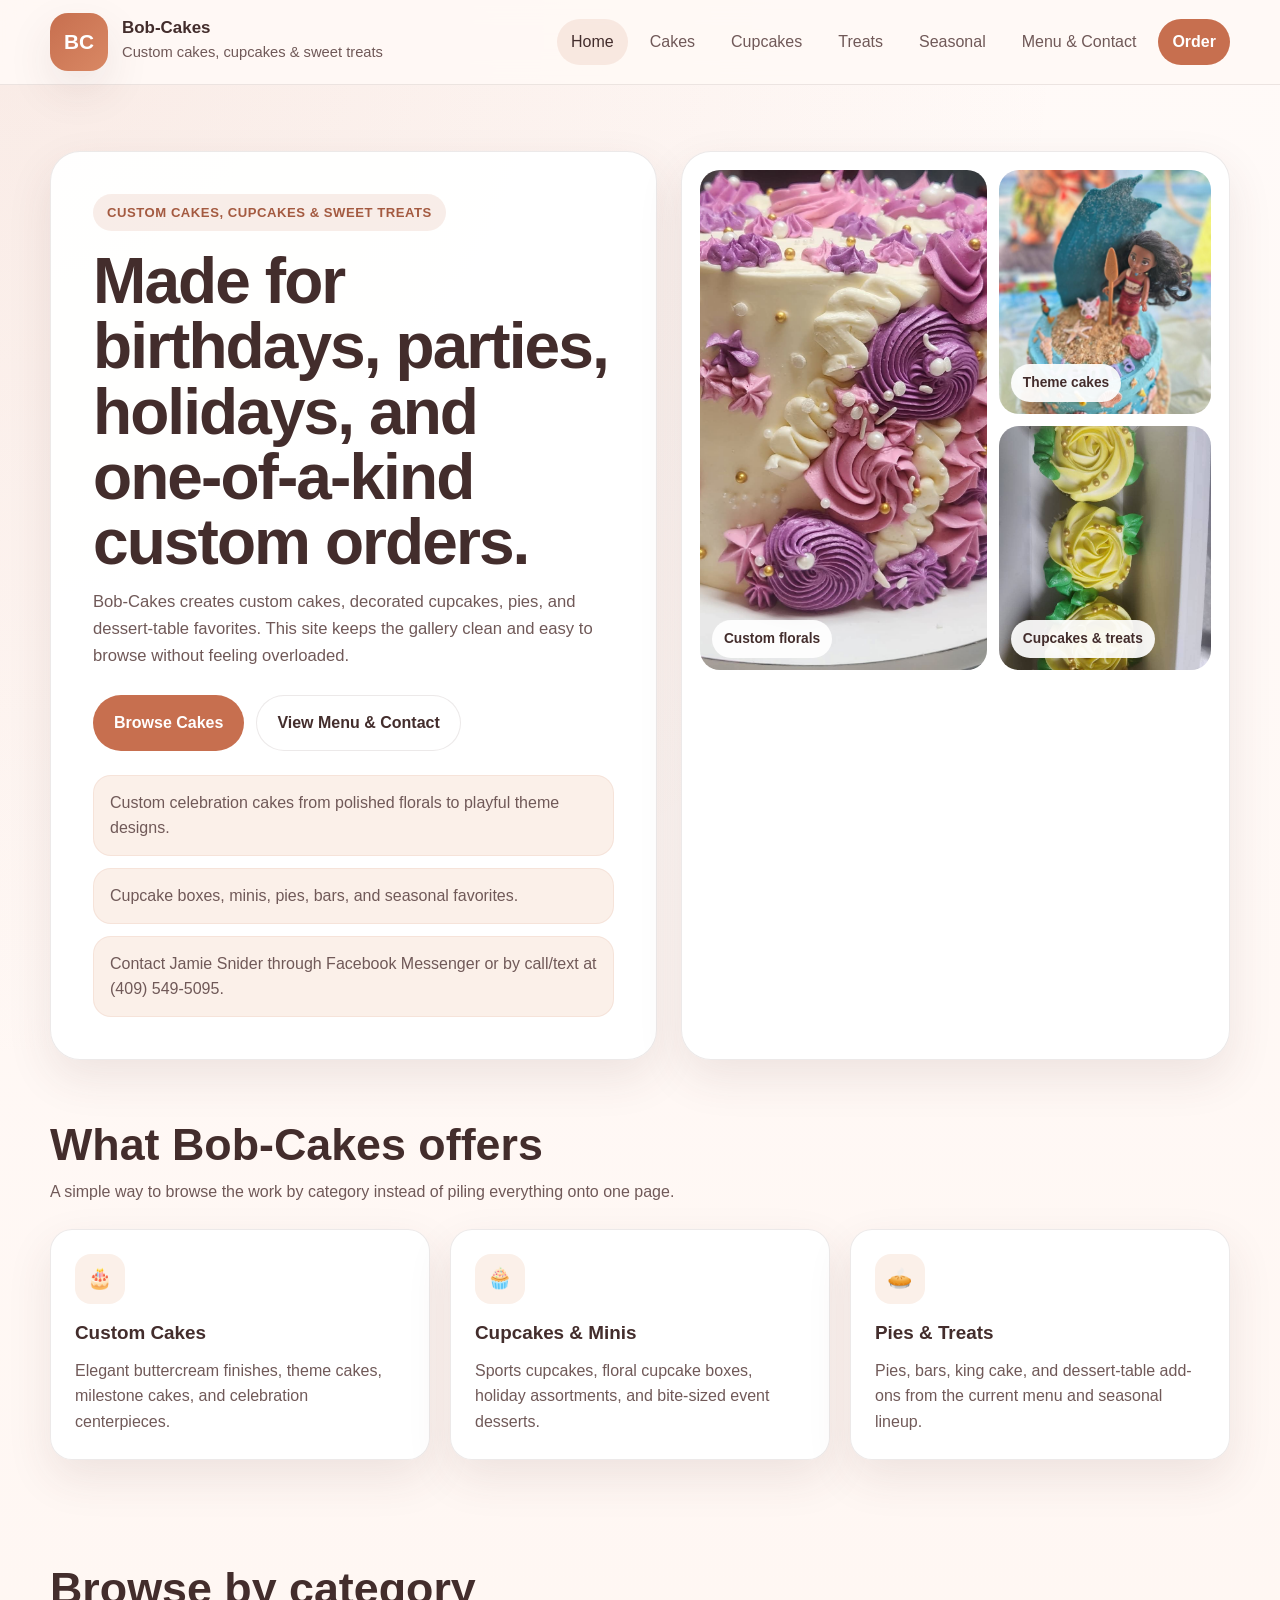
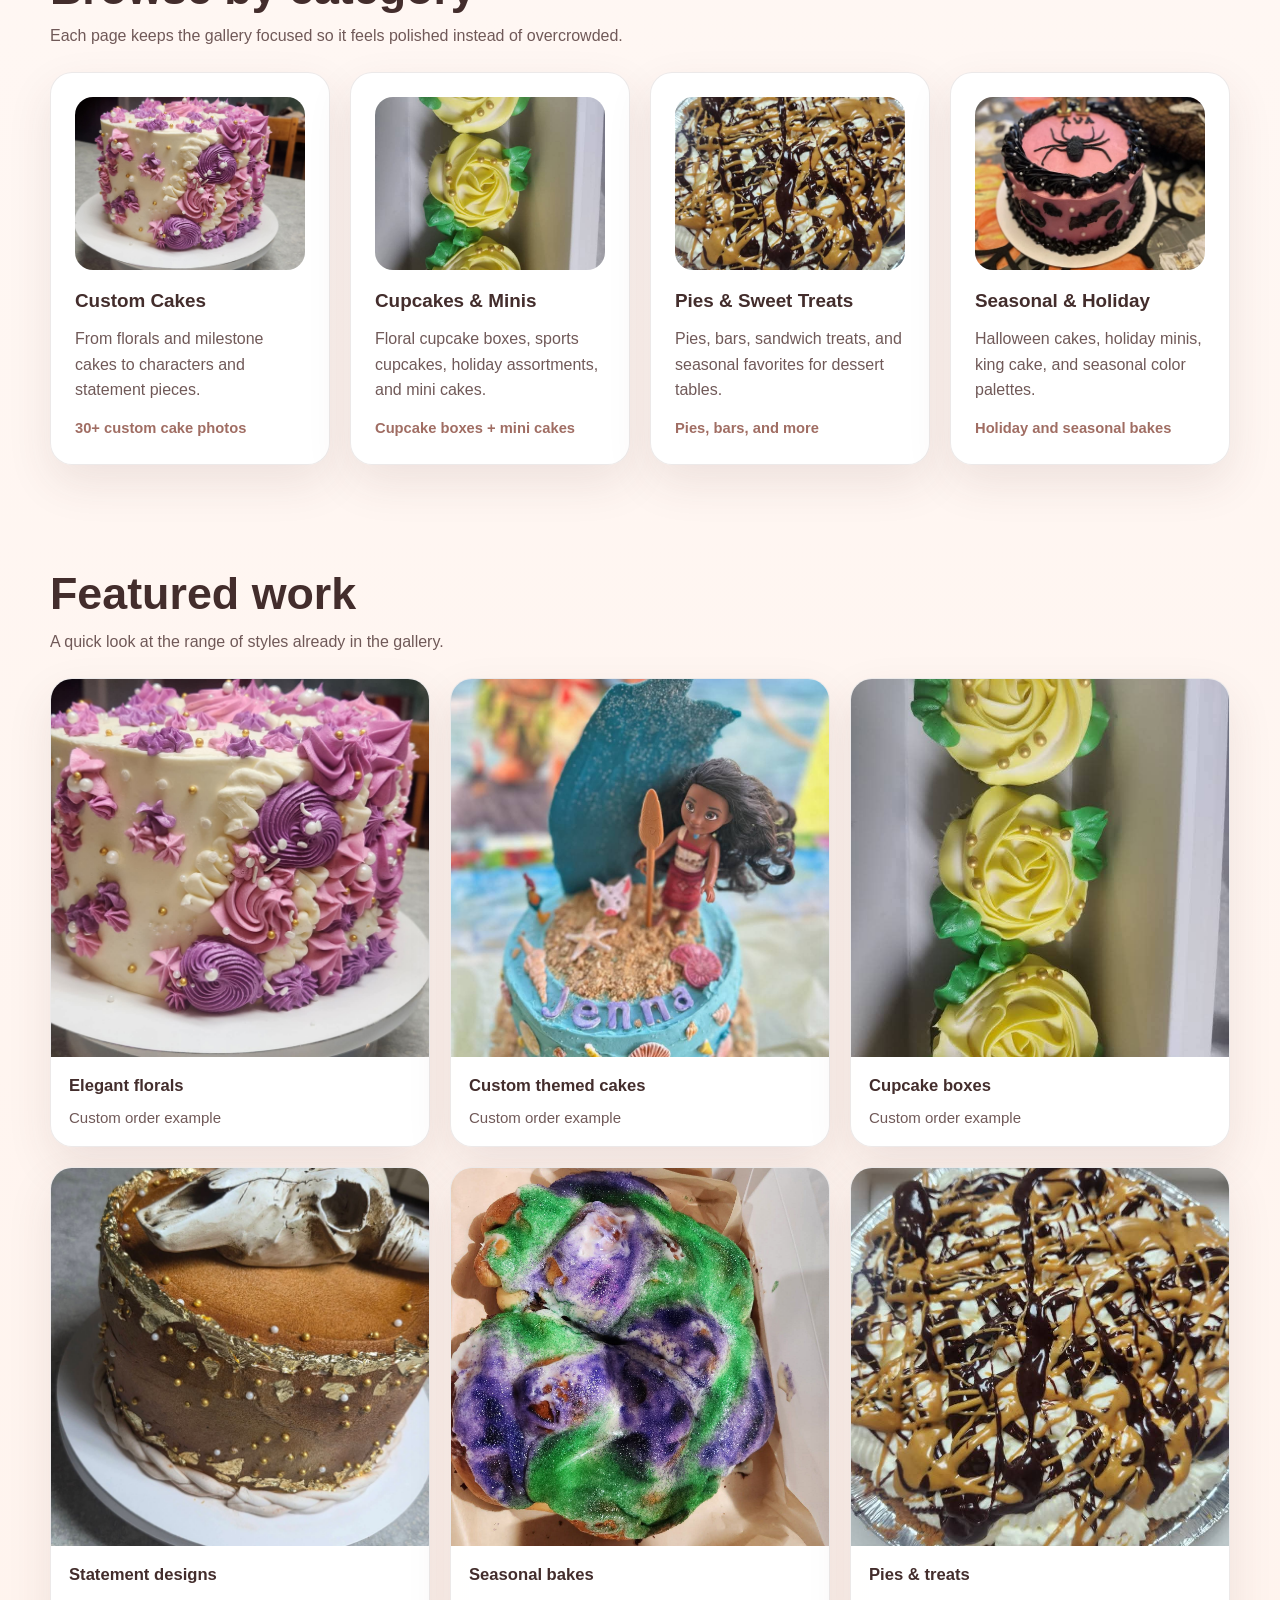
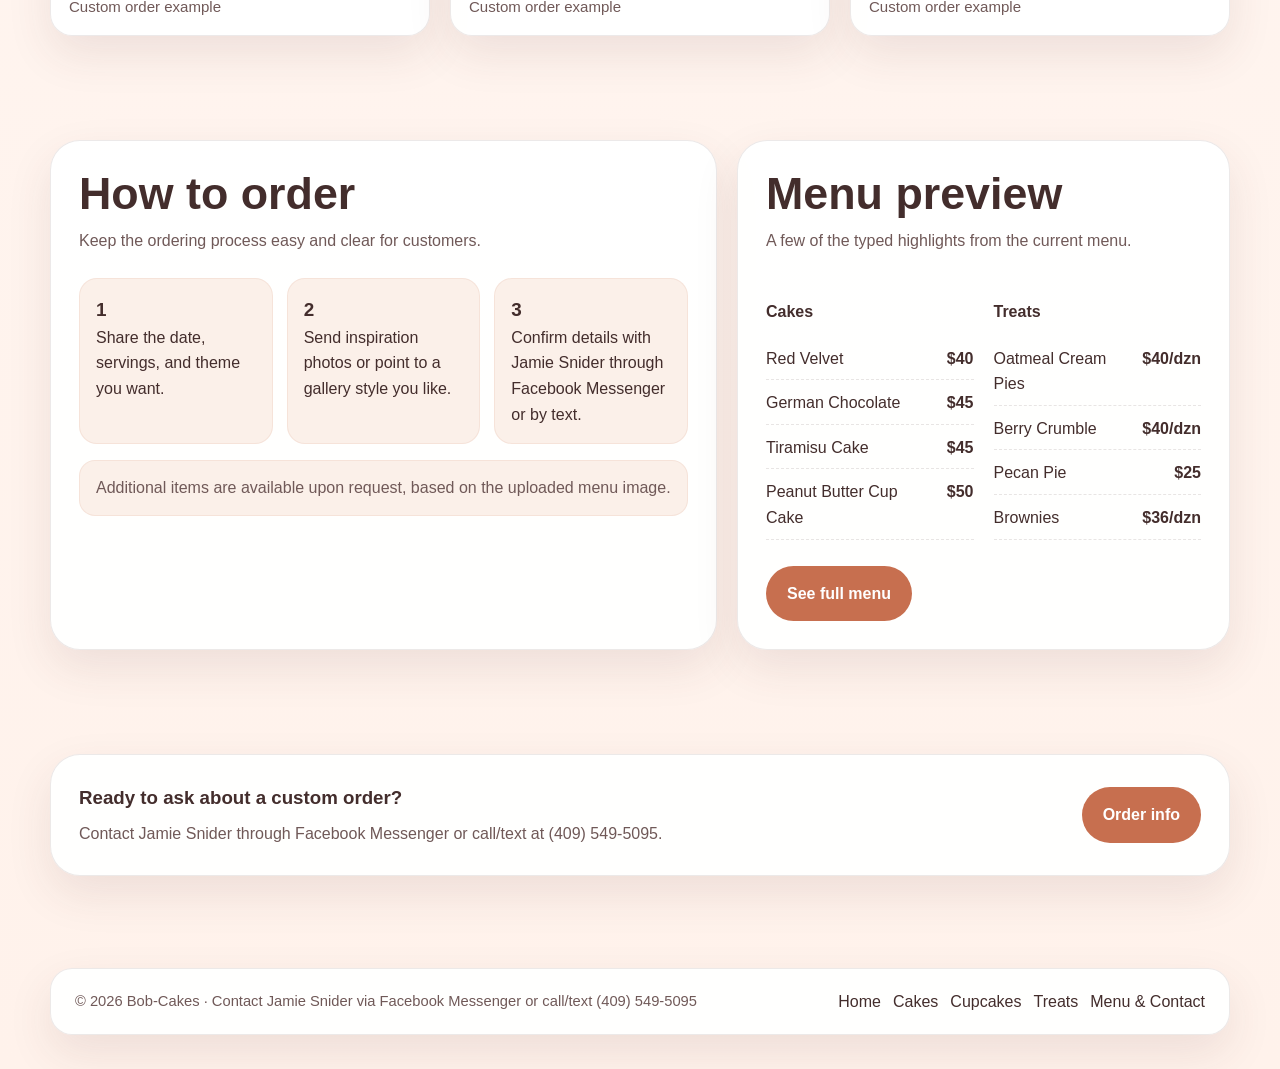
==== index.html @ 2723b1c9 "Upload Bob Cakes portfolio site" ====
<!DOCTYPE html>
<html lang="en">
<head>
  <meta charset="UTF-8">
  <meta name="viewport" content="width=device-width, initial-scale=1.0">
  <title>Bob-Cakes | Custom Cakes, Cupcakes & Sweet Treats</title>
  <meta name="description" content="Bob-Cakes custom cakes, cupcakes, pies, bars, and seasonal sweet treats. Browse galleries and current menu details.">
  <link rel="stylesheet" href="css/style.css">
</head>
<body>

<header class="site-header">
  <div class="container header-inner">
    <a href="index.html" class="brand">
      <div class="brand-mark">BC</div>
      <div class="brand-copy">
        <h1>Bob-Cakes</h1>
        <p>Custom cakes, cupcakes & sweet treats</p>
      </div>
    </a>
    <button class="menu-toggle" type="button" aria-expanded="false" aria-controls="main-nav">Menu</button>
    <nav class="main-nav" id="main-nav">
      <a href="index.html" class="active">Home</a><a href="cakes.html" class="">Cakes</a><a href="cupcakes.html" class="">Cupcakes</a><a href="treats.html" class="">Treats</a><a href="seasonal.html" class="">Seasonal</a><a href="pricing.html" class="">Menu & Contact</a>
      <a href="pricing.html#contact" class="nav-cta">Order</a>
    </nav>
  </div>
</header>

<main>
  <section class="hero">
    <div class="container hero-grid">
      <div class="hero-copy">
        <span class="eyebrow">Custom cakes, cupcakes & sweet treats</span>
        <h2>Made for birthdays, parties, holidays, and one-of-a-kind custom orders.</h2>
        <p>
          Bob-Cakes creates custom cakes, decorated cupcakes, pies, and dessert-table favorites.
          This site keeps the gallery clean and easy to browse without feeling overloaded.
        </p>
        <div class="button-row">
          <a class="button button-primary" href="cakes.html">Browse Cakes</a>
          <a class="button button-secondary" href="pricing.html">View Menu & Contact</a>
        </div>
        <div class="hero-points">
          <div class="hero-point">Custom celebration cakes from polished florals to playful theme designs.</div>
          <div class="hero-point">Cupcake boxes, minis, pies, bars, and seasonal favorites.</div>
          <div class="hero-point">Contact Jamie Snider through Facebook Messenger or by call/text at (409) 549-5095.</div>
        </div>
      </div>
      <div class="hero-visual">
        <div class="hero-collage">
          <div class="tile large" data-label="Custom florals" style="background-image:url('images/purple-floral-cake-close.jpg')"></div>
          <div class="tile" data-label="Theme cakes" style="background-image:url('images/ocean-character-cake-wide.jpg')"></div>
          <div class="tile" data-label="Cupcakes & treats" style="background-image:url('images/yellow-rose-cupcakes.jpg')"></div>
        </div>
      </div>
    </div>
  </section>

  <section class="section">
    <div class="container">
      <div class="section-head">
        <h2>What Bob-Cakes offers</h2>
        <p>A simple way to browse the work by category instead of piling everything onto one page.</p>
      </div>
      <div class="feature-grid">
        <article class="feature">
          <div class="feature-icon">🎂</div>
          <h3>Custom Cakes</h3>
          <p>Elegant buttercream finishes, theme cakes, milestone cakes, and celebration centerpieces.</p>
        </article>
        <article class="feature">
          <div class="feature-icon">🧁</div>
          <h3>Cupcakes & Minis</h3>
          <p>Sports cupcakes, floral cupcake boxes, holiday assortments, and bite-sized event desserts.</p>
        </article>
        <article class="feature">
          <div class="feature-icon">🥧</div>
          <h3>Pies & Treats</h3>
          <p>Pies, bars, king cake, and dessert-table add-ons from the current menu and seasonal lineup.</p>
        </article>
      </div>
    </div>
  </section>

  <section class="section">
    <div class="container">
      <div class="section-head">
        <h2>Browse by category</h2>
        <p>Each page keeps the gallery focused so it feels polished instead of overcrowded.</p>
      </div>
      <div class="category-grid">
        
    <a class="category-card" href="cakes.html">
      <div class="thumb" style="background-image:url('images/purple-floral-cake-close.jpg')"></div>
      <h3>Custom Cakes</h3>
      <p>From florals and milestone cakes to characters and statement pieces.</p>
      <div class="meta">30+ custom cake photos</div>
    </a>
    
    <a class="category-card" href="cupcakes.html">
      <div class="thumb" style="background-image:url('images/yellow-rose-cupcakes.jpg')"></div>
      <h3>Cupcakes & Minis</h3>
      <p>Floral cupcake boxes, sports cupcakes, holiday assortments, and mini cakes.</p>
      <div class="meta">Cupcake boxes + mini cakes</div>
    </a>
    
    <a class="category-card" href="treats.html">
      <div class="thumb" style="background-image:url('images/specialty-pie.jpg')"></div>
      <h3>Pies & Sweet Treats</h3>
      <p>Pies, bars, sandwich treats, and seasonal favorites for dessert tables.</p>
      <div class="meta">Pies, bars, and more</div>
    </a>
    
    <a class="category-card" href="seasonal.html">
      <div class="thumb" style="background-image:url('images/jack-face-cake.jpg')"></div>
      <h3>Seasonal & Holiday</h3>
      <p>Halloween cakes, holiday minis, king cake, and seasonal color palettes.</p>
      <div class="meta">Holiday and seasonal bakes</div>
    </a>
    
      </div>
    </div>
  </section>

  <section class="section">
    <div class="container">
      <div class="section-head">
        <h2>Featured work</h2>
        <p>A quick look at the range of styles already in the gallery.</p>
      </div>
      <div class="gallery-grid">
        
<article class="gallery-card" data-lightbox data-image="images/purple-floral-cake-close.jpg" data-title="Elegant florals" data-caption="Custom order example">
  <div class="photo" style="background-image:url('images/purple-floral-cake-close.jpg')"></div>
  <div class="copy">
    <h4>Elegant florals</h4>
    <p>Custom order example</p>
  </div>
</article>


<article class="gallery-card" data-lightbox data-image="images/ocean-character-cake-wide.jpg" data-title="Custom themed cakes" data-caption="Custom order example">
  <div class="photo" style="background-image:url('images/ocean-character-cake-wide.jpg')"></div>
  <div class="copy">
    <h4>Custom themed cakes</h4>
    <p>Custom order example</p>
  </div>
</article>


<article class="gallery-card" data-lightbox data-image="images/yellow-rose-cupcakes.jpg" data-title="Cupcake boxes" data-caption="Custom order example">
  <div class="photo" style="background-image:url('images/yellow-rose-cupcakes.jpg')"></div>
  <div class="copy">
    <h4>Cupcake boxes</h4>
    <p>Custom order example</p>
  </div>
</article>


<article class="gallery-card" data-lightbox data-image="images/western-skull-cake-front.jpg" data-title="Statement designs" data-caption="Custom order example">
  <div class="photo" style="background-image:url('images/western-skull-cake-front.jpg')"></div>
  <div class="copy">
    <h4>Statement designs</h4>
    <p>Custom order example</p>
  </div>
</article>


<article class="gallery-card" data-lightbox data-image="images/king-cake.jpg" data-title="Seasonal bakes" data-caption="Custom order example">
  <div class="photo" style="background-image:url('images/king-cake.jpg')"></div>
  <div class="copy">
    <h4>Seasonal bakes</h4>
    <p>Custom order example</p>
  </div>
</article>


<article class="gallery-card" data-lightbox data-image="images/specialty-pie.jpg" data-title="Pies &amp; treats" data-caption="Custom order example">
  <div class="photo" style="background-image:url('images/specialty-pie.jpg')"></div>
  <div class="copy">
    <h4>Pies &amp; treats</h4>
    <p>Custom order example</p>
  </div>
</article>

      </div>
    </div>
  </section>

  <section class="section">
    <div class="container content-grid">
      <div class="panel">
        <div class="section-head">
          <h3>How to order</h3>
          <p>Keep the ordering process easy and clear for customers.</p>
        </div>
        <div class="stat-row">
          <div class="stat"><strong>1</strong>Share the date, servings, and theme you want.</div>
          <div class="stat"><strong>2</strong>Send inspiration photos or point to a gallery style you like.</div>
          <div class="stat"><strong>3</strong>Confirm details with Jamie Snider through Facebook Messenger or by text.</div>
        </div>
        <div class="note">Additional items are available upon request, based on the uploaded menu image.</div>
      </div>
      <div class="panel">
        <div class="section-head">
          <h3>Menu preview</h3>
          <p>A few of the typed highlights from the current menu.</p>
        </div>
        <div class="inline-menu">
          <div>
            <h4>Cakes</h4>
            <ul class="menu-list">
              <li><span>Red Velvet</span><strong>$40</strong></li>
              <li><span>German Chocolate</span><strong>$45</strong></li>
              <li><span>Tiramisu Cake</span><strong>$45</strong></li>
              <li><span>Peanut Butter Cup Cake</span><strong>$50</strong></li>
            </ul>
          </div>
          <div>
            <h4>Treats</h4>
            <ul class="menu-list">
              <li><span>Oatmeal Cream Pies</span><strong>$40/dzn</strong></li>
              <li><span>Berry Crumble</span><strong>$40/dzn</strong></li>
              <li><span>Pecan Pie</span><strong>$25</strong></li>
              <li><span>Brownies</span><strong>$36/dzn</strong></li>
            </ul>
          </div>
        </div>
        <div class="button-row">
          <a class="button button-primary" href="pricing.html">See full menu</a>
        </div>
      </div>
    </div>
  </section>

  <section class="section">
    <div class="container">
      <div class="cta-banner">
        <div>
          <h3 style="margin:0">Ready to ask about a custom order?</h3>
          <p>Contact Jamie Snider through Facebook Messenger or call/text at (409) 549-5095.</p>
        </div>
        <a class="button button-primary" href="pricing.html#contact">Order info</a>
      </div>
    </div>
  </section>
</main>

<footer class="site-footer">
  <div class="container site-footer-inner">
    <p>© 2026 Bob-Cakes · Contact Jamie Snider via Facebook Messenger or call/text (409) 549-5095</p>
    <div class="footer-links">
      <a href="index.html">Home</a>
      <a href="cakes.html">Cakes</a>
      <a href="cupcakes.html">Cupcakes</a>
      <a href="treats.html">Treats</a>
      <a href="pricing.html">Menu & Contact</a>
    </div>
  </div>
</footer>
<div class="lightbox" id="lightbox">
  <button class="close-lightbox" data-close-lightbox>Close</button>
  <div class="lightbox-inner">
    <div class="lightbox-media"><img src="" alt=""></div>
    <div class="lightbox-copy">
      <h3></h3>
      <p></p>
    </div>
  </div>
</div>
<script src="js/site.js"></script>

</body>
</html>
---- css/style.css ----
:root{
  --bg:#fff9f6;
  --panel:#ffffff;
  --soft:#fbf0e9;
  --soft-2:#f4dfd0;
  --text:#432d2c;
  --muted:#705958;
  --accent:#c76f4f;
  --accent-2:#efb07a;
  --line:rgba(67,45,44,.10);
  --shadow:0 18px 45px rgba(88,53,47,.10);
  --radius-xl:30px;
  --radius-lg:22px;
  --radius-md:16px;
  --max:1180px;
}
*{box-sizing:border-box}
html{scroll-behavior:smooth}
body{
  margin:0;
  font-family:Arial,Helvetica,sans-serif;
  color:var(--text);
  background:
    radial-gradient(circle at top left, rgba(199,111,79,.11), transparent 24%),
    linear-gradient(180deg, #fffaf8 0%, #fff2eb 100%);
  line-height:1.6;
}
img{max-width:100%;display:block}
a{text-decoration:none;color:inherit}
button,input,textarea{font:inherit}
.container{width:min(var(--max), calc(100% - 32px)); margin:0 auto}
.site-header{
  position:sticky;top:0;z-index:50;
  background:rgba(255,249,246,.93);
  backdrop-filter:blur(14px);
  border-bottom:1px solid var(--line);
}
.header-inner{
  min-height:84px;
  display:flex;align-items:center;justify-content:space-between;gap:18px;
}
.brand{display:flex;align-items:center;gap:14px}
.brand-mark{
  width:58px;height:58px;border-radius:18px;
  background:linear-gradient(135deg, var(--accent) 0%, #d98864 100%);
  color:#fff;display:grid;place-items:center;font-size:1.3rem;font-weight:700;
  box-shadow:var(--shadow)
}
.brand-copy h1{margin:0;font-size:1.06rem;line-height:1.08}
.brand-copy p{margin:4px 0 0;color:var(--muted);font-size:.92rem}
.menu-toggle{
  display:none;border:1px solid var(--line);background:#fff;border-radius:12px;padding:10px 14px;cursor:pointer
}
.main-nav{display:flex;align-items:center;gap:8px;flex-wrap:wrap}
.main-nav a{
  padding:10px 14px;border-radius:999px;color:var(--muted);transition:.18s ease
}
.main-nav a:hover,.main-nav a.active{background:rgba(199,111,79,.12);color:var(--text)}
.nav-cta{background:var(--accent)!important;color:#fff!important;font-weight:700}
.hero{padding:66px 0 40px}
.hero-grid{display:grid;grid-template-columns:1.05fr .95fr;gap:24px;align-items:stretch}
.hero-copy,.hero-visual,.panel,.feature,.category-card,.gallery-card,.contact-card,.menu-card,.site-footer-inner,.cta-banner{
  background:rgba(255,255,255,.95);
  border:1px solid var(--line);
  box-shadow:var(--shadow);
}
.hero-copy,.hero-visual,.panel,.cta-banner{border-radius:var(--radius-xl)}
.hero-copy{padding:42px}
.eyebrow{
  display:inline-flex;padding:8px 14px;border-radius:999px;background:rgba(199,111,79,.12);
  color:#a45a40;font-size:.82rem;font-weight:700;text-transform:uppercase;letter-spacing:.04em
}
.hero h2{margin:18px 0 14px;font-size:clamp(2.35rem, 5vw, 4.8rem);line-height:1.02;letter-spacing:-.03em}
.hero p{margin:0;color:var(--muted);font-size:1.04rem;max-width:620px}
.button-row{display:flex;gap:12px;flex-wrap:wrap;margin-top:26px}
.button{
  display:inline-flex;align-items:center;justify-content:center;padding:14px 20px;
  border-radius:999px;font-weight:700;border:1px solid transparent;transition:.18s ease
}
.button-primary{background:var(--accent);color:#fff}
.button-primary:hover{filter:brightness(.96)}
.button-secondary{background:#fff;border-color:var(--line);color:var(--text)}
.hero-points{display:grid;gap:12px;margin-top:24px}
.hero-point{padding:14px 16px;border-radius:18px;background:var(--soft);border:1px solid rgba(199,111,79,.10);color:var(--muted)}
.hero-visual{padding:18px}
.hero-collage{
  min-height:500px;
  display:grid;
  grid-template-columns:1.15fr .85fr;
  grid-template-rows:1fr 1fr;
  gap:12px;
}
.hero-collage .tile{
  border-radius:20px;overflow:hidden;position:relative;background:#eee center/cover no-repeat
}
.hero-collage .tile.large{grid-row:1 / span 2}
.hero-collage .tile::after{
  content:attr(data-label);
  position:absolute;left:12px;bottom:12px;padding:8px 12px;border-radius:999px;
  background:rgba(255,255,255,.92);font-size:.86rem;font-weight:700;color:var(--text)
}
.section{padding:20px 0 84px}
.section-head{margin-bottom:24px}
.section-head h2,.section-head h3{margin:0;font-size:clamp(1.8rem, 4vw, 2.8rem);line-height:1.1}
.section-head p{margin:10px 0 0;color:var(--muted);max-width:760px}
.feature-grid{display:grid;grid-template-columns:repeat(3, minmax(0, 1fr));gap:20px}
.feature,.category-card,.menu-card,.contact-card{border-radius:var(--radius-lg);padding:24px}
.feature h3,.category-card h3,.menu-card h3,.contact-card h3{margin:0 0 10px;font-size:1.18rem}
.feature p,.category-card p,.menu-card p,.contact-card p{margin:0;color:var(--muted)}
.feature-icon{
  width:50px;height:50px;border-radius:16px;background:var(--soft);display:grid;place-items:center;
  font-size:1.28rem;margin-bottom:14px
}
.category-grid{display:grid;grid-template-columns:repeat(4, minmax(0,1fr));gap:20px}
.category-card .thumb{
  aspect-ratio:4/3;border-radius:18px;overflow:hidden;background:#eee center/cover no-repeat;margin-bottom:16px
}
.category-card .meta{margin-top:14px;color:#a06d63;font-weight:700;font-size:.92rem}
.gallery-grid{
  display:grid;grid-template-columns:repeat(3, minmax(0,1fr));gap:20px
}
.gallery-card{
  border-radius:22px;overflow:hidden;transition:.18s ease;cursor:pointer
}
.gallery-card:hover{transform:translateY(-3px)}
.gallery-card .photo{
  aspect-ratio:4/4;background:#eee center/cover no-repeat
}
.gallery-card .copy{padding:16px 18px}
.gallery-card h4{margin:0 0 6px;font-size:1.04rem}
.gallery-card p{margin:0;color:var(--muted);font-size:.94rem}
.content-grid{display:grid;grid-template-columns:1.15fr .85fr;gap:20px}
.panel{padding:28px}
.stat-row{display:grid;grid-template-columns:repeat(3,minmax(0,1fr));gap:14px;margin-top:20px}
.stat{
  padding:16px;border-radius:18px;background:var(--soft);border:1px solid rgba(199,111,79,.10)
}
.stat strong{display:block;font-size:1.18rem}
.inline-menu{display:grid;grid-template-columns:1fr 1fr;gap:20px}
.menu-list{list-style:none;padding:0;margin:12px 0 0;display:grid;gap:10px}
.menu-list li{display:flex;justify-content:space-between;gap:12px;border-bottom:1px dashed rgba(67,45,44,.12);padding-bottom:8px}
.cta-banner{padding:28px;display:grid;grid-template-columns:1fr auto;gap:18px;align-items:center}
.cta-banner p{margin:8px 0 0;color:var(--muted)}
.page-hero{padding:46px 0 14px}
.page-hero .panel{padding:34px}
.breadcrumbs{font-size:.92rem;color:var(--muted);margin-bottom:8px}
.gallery-section{padding:8px 0 38px}
.contact-grid{display:grid;grid-template-columns:repeat(3,minmax(0,1fr));gap:20px}
.menu-image-card img{width:100%;border-radius:22px;border:1px solid var(--line);box-shadow:var(--shadow)}
.price-grid{display:grid;grid-template-columns:repeat(2,minmax(0,1fr));gap:20px}
.note{
  margin-top:16px;padding:14px 16px;border-radius:16px;background:var(--soft);color:var(--muted);border:1px solid rgba(199,111,79,.10)
}
.site-footer{padding:8px 0 34px}
.site-footer-inner{
  border-radius:22px;padding:20px 24px;display:flex;justify-content:space-between;gap:16px;align-items:center;flex-wrap:wrap
}
.site-footer-inner p{margin:0;color:var(--muted);font-size:.92rem}
.footer-links{display:flex;gap:12px;flex-wrap:wrap}
.lightbox{
  position:fixed;inset:0;background:rgba(17,10,10,.78);display:none;align-items:center;justify-content:center;
  padding:20px;z-index:90
}
.lightbox.active{display:flex}
.lightbox-inner{
  width:min(980px, 100%);background:#fff;border-radius:24px;overflow:hidden;box-shadow:0 24px 60px rgba(0,0,0,.25)
}
.lightbox-media{background:#111}
.lightbox-media img{width:100%;height:min(75vh, 820px);object-fit:contain;margin:0 auto}
.lightbox-copy{padding:18px 20px}
.lightbox-copy h3{margin:0 0 6px}
.lightbox-copy p{margin:0;color:var(--muted)}
.close-lightbox{
  position:absolute;top:18px;right:18px;border:0;background:#fff;border-radius:999px;padding:10px 14px;
  font-weight:700;cursor:pointer
}
@media (max-width:1050px){
  .hero-grid,.content-grid,.price-grid,.contact-grid,.category-grid,.feature-grid,.gallery-grid,.inline-menu,.cta-banner{
    grid-template-columns:1fr
  }
}
@media (max-width:760px){
  .site-header{position:static}
  .header-inner{min-height:auto;padding:14px 0;flex-wrap:wrap}
  .menu-toggle{display:inline-flex}
  .main-nav{display:none;width:100%;flex-direction:column;align-items:stretch}
  .main-nav.open{display:flex}
  .main-nav a{width:100%}
  .hero-copy,.hero-visual,.panel,.feature,.category-card,.menu-card,.contact-card,.cta-banner{padding:22px}
  .hero-collage{min-height:360px}
}
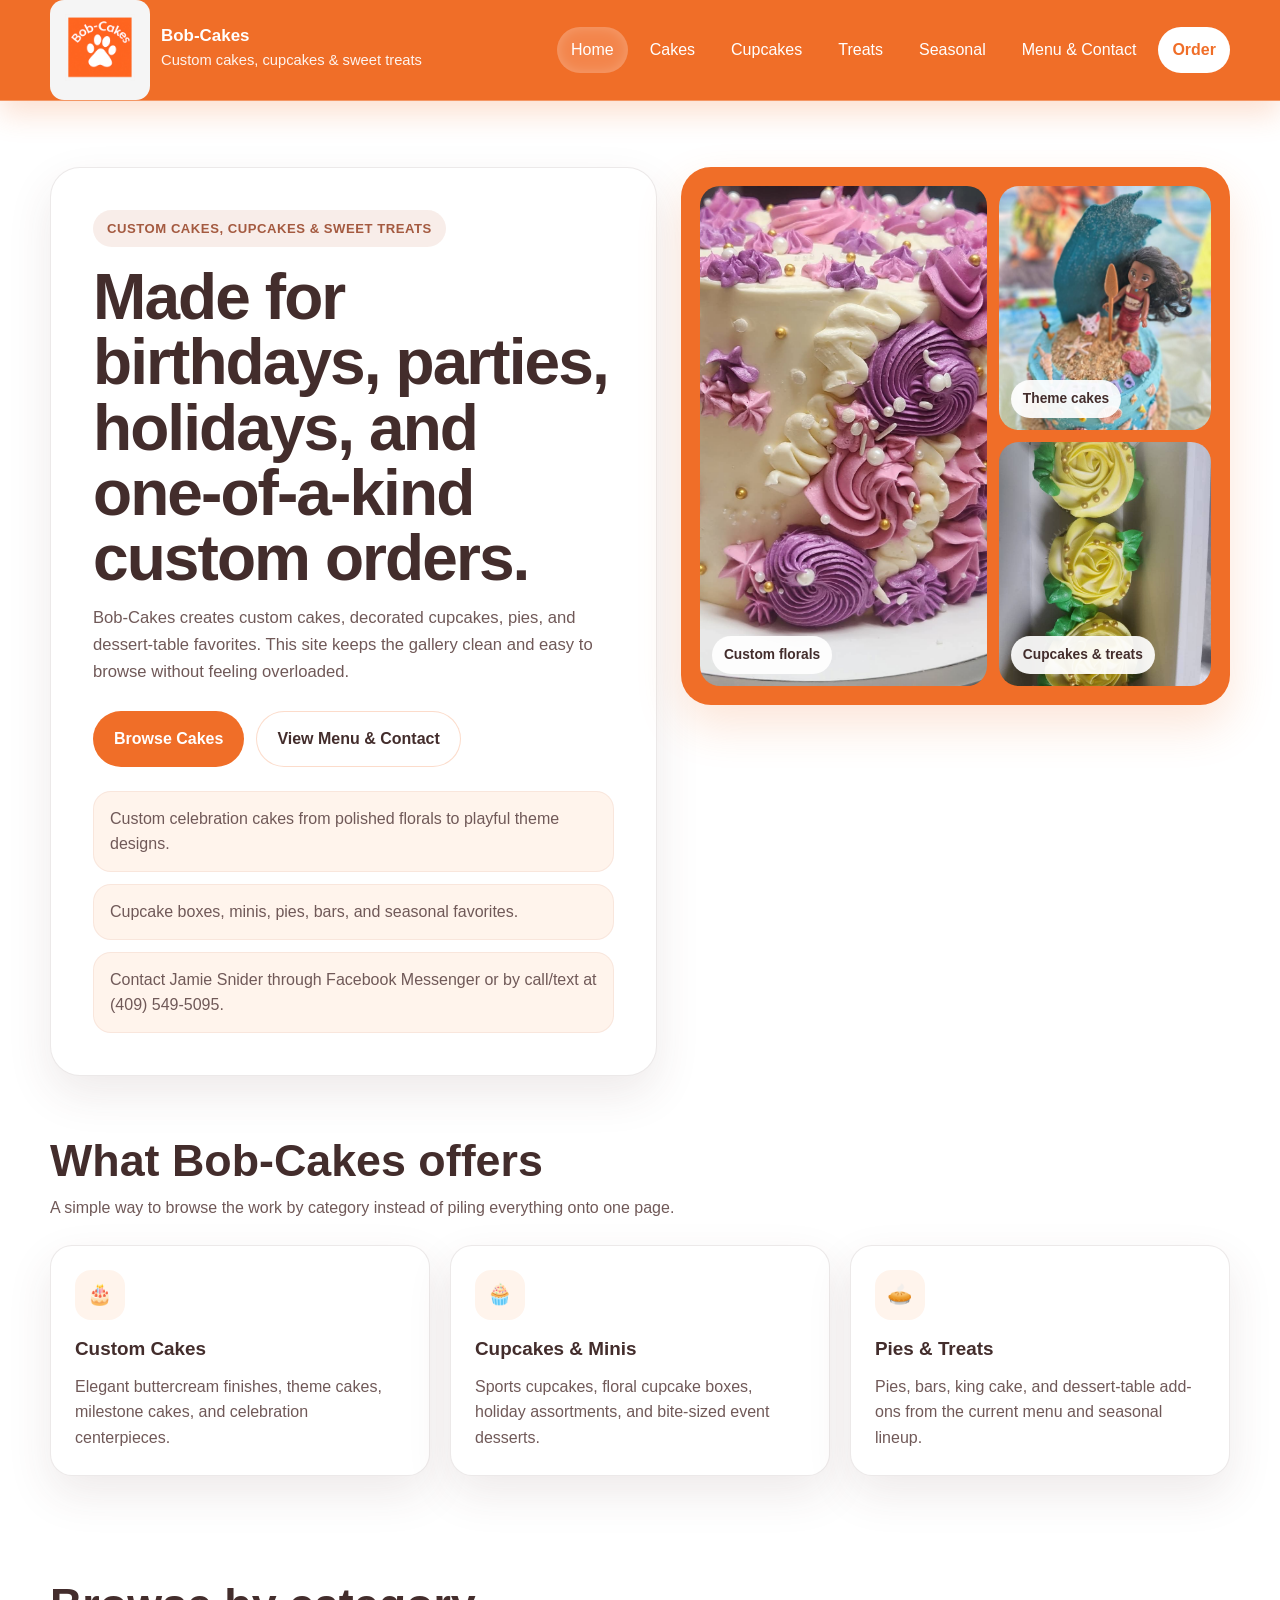
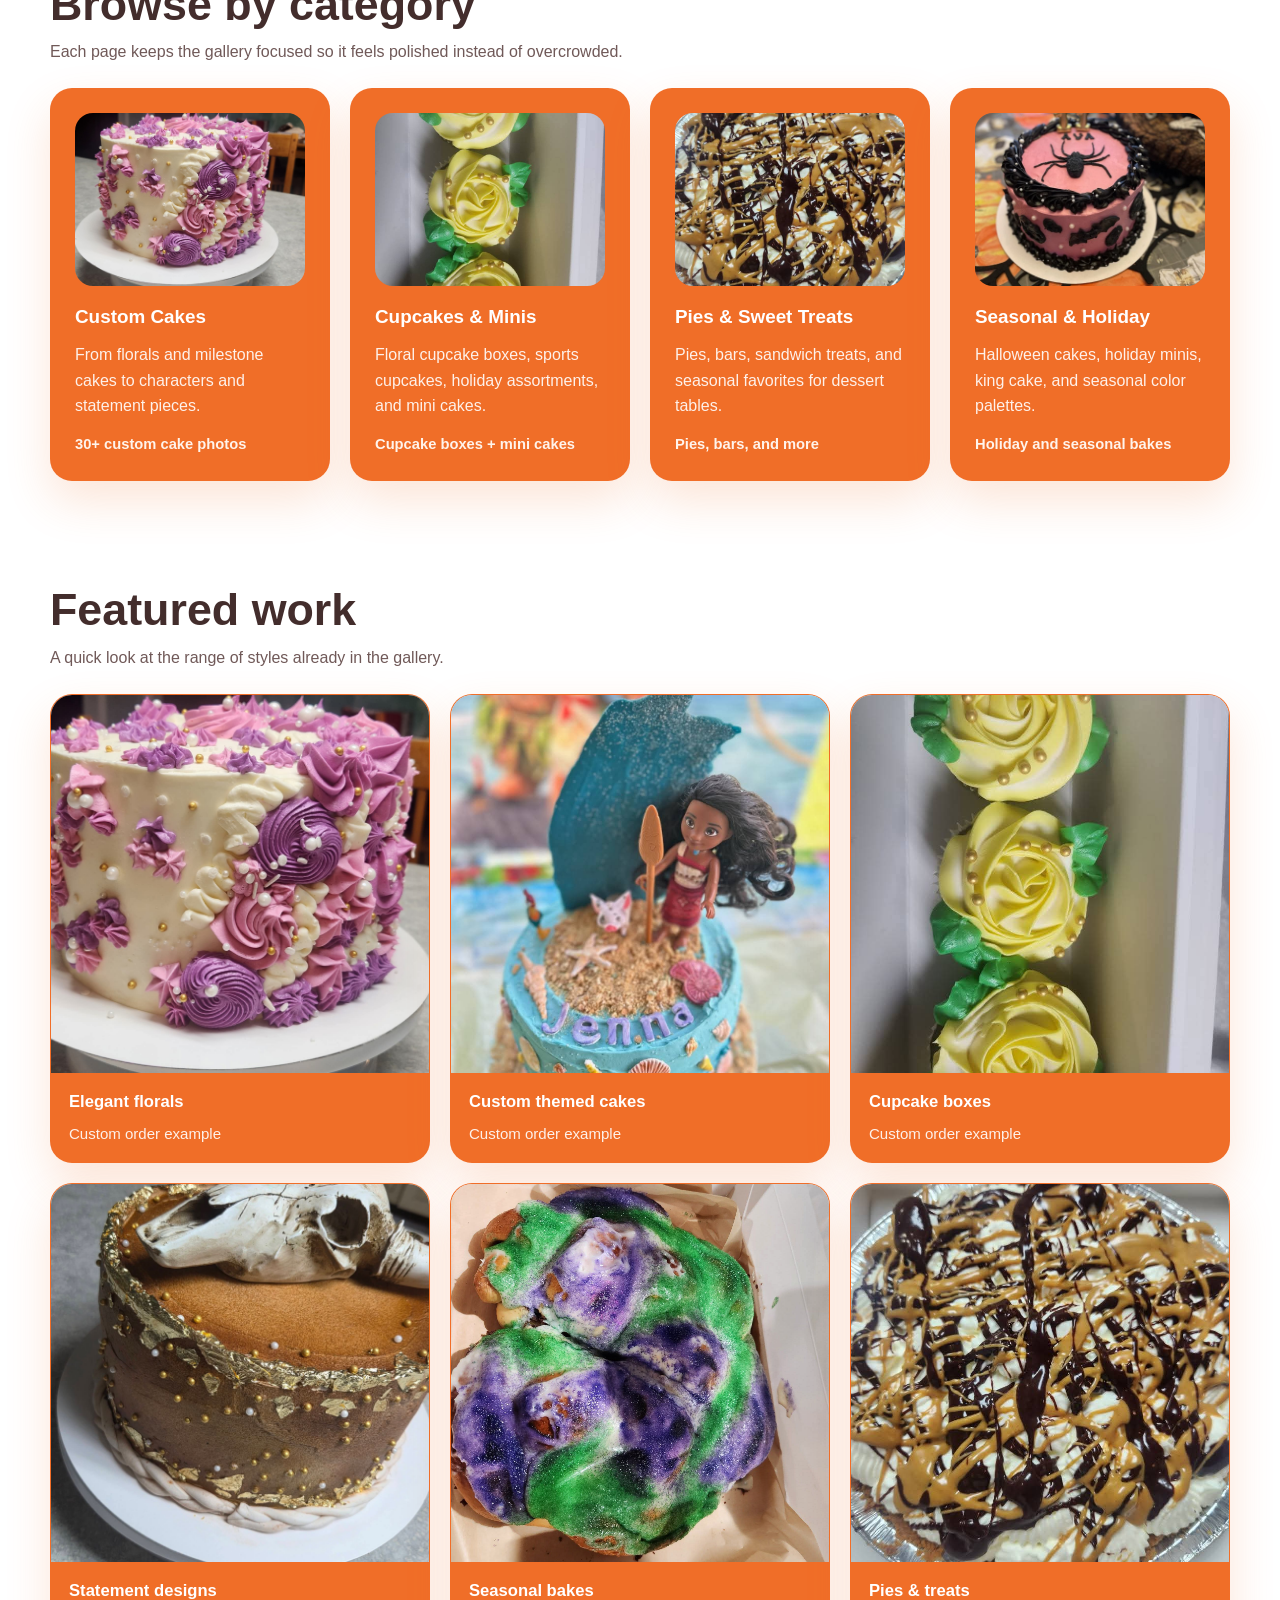
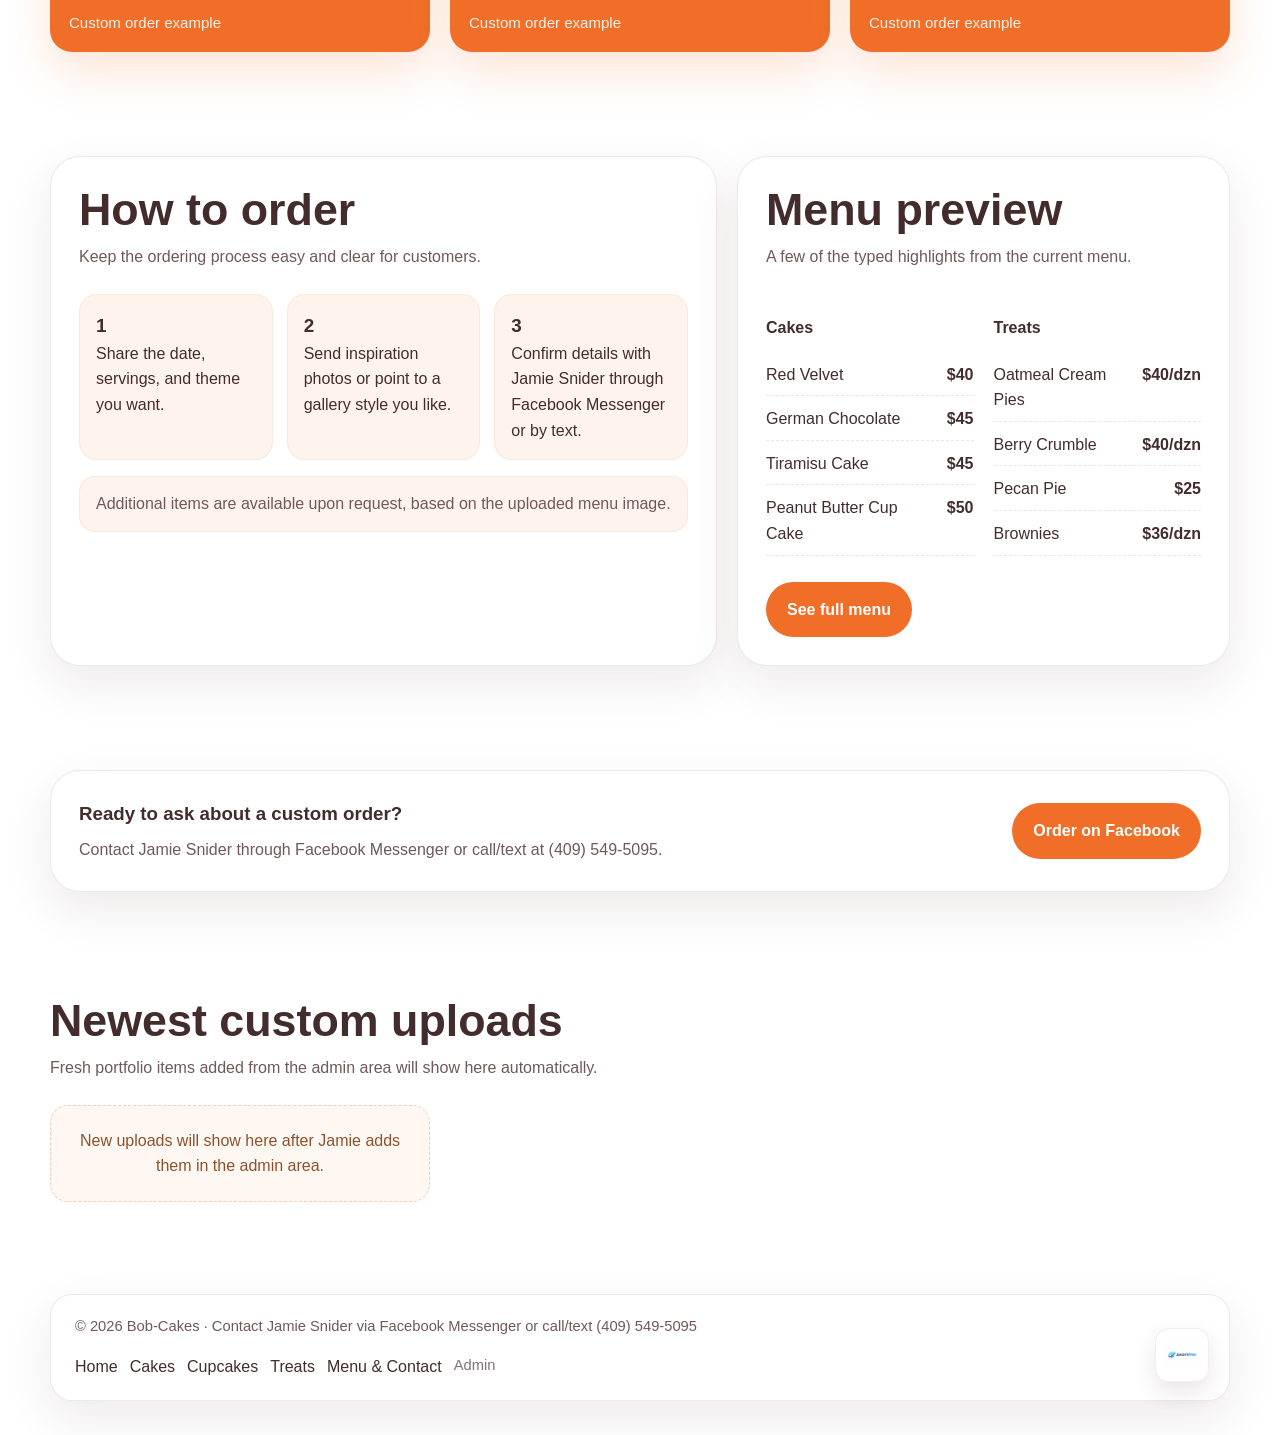
==== commit 68029b08: "Add files via upload" ====
--- a/index.html
+++ b/index.html
@@ -12,7 +12,7 @@
 <header class="site-header">
   <div class="container header-inner">
     <a href="index.html" class="brand">
-      <div class="brand-mark">BC</div>
+      <img src="images/bob-cakes-logo.jpg" alt="Bob-Cakes logo" class="brand-logo">
       <div class="brand-copy">
         <h1>Bob-Cakes</h1>
         <p>Custom cakes, cupcakes & sweet treats</p>
@@ -240,10 +240,21 @@
           <h3 style="margin:0">Ready to ask about a custom order?</h3>
           <p>Contact Jamie Snider through Facebook Messenger or call/text at (409) 549-5095.</p>
         </div>
-        <a class="button button-primary" href="pricing.html#contact">Order info</a>
-      </div>
-    </div>
-  </section>
+        <a class="button button-primary" href="https://www.facebook.com/bob.cakes.2024" target="_blank" rel="noopener noreferrer">Order on Facebook</a>
+      </div>
+    </div>
+  </section>
+
+  <section class="section">
+    <div class="container">
+      <div class="section-head">
+        <h2>Newest custom uploads</h2>
+        <p>Fresh portfolio items added from the admin area will show here automatically.</p>
+      </div>
+      <div class="gallery-grid" data-dynamic-portfolio data-category="all" data-limit="6"></div>
+    </div>
+  </section>
+
 </main>
 
 <footer class="site-footer">
@@ -255,7 +266,12 @@
       <a href="cupcakes.html">Cupcakes</a>
       <a href="treats.html">Treats</a>
       <a href="pricing.html">Menu & Contact</a>
-    </div>
+          <a href="admin-login.html" class="admin-link">Admin</a>
+    </div>
+
+    <a href="https://jasonswebpages.com" target="_blank" rel="noopener noreferrer" class="footer-credit-logo" aria-label="Site designed by Jason's Webpages">
+      <img src="images/jasonswebpages-logo.png" alt="Jason's Webpages">
+    </a>
   </div>
 </footer>
 <div class="lightbox" id="lightbox">
--- a/css/style.css
+++ b/css/style.css
@@ -1,13 +1,13 @@
 
 :root{
-  --bg:#fff9f6;
+  --bg:#ffffff;
   --panel:#ffffff;
-  --soft:#fbf0e9;
-  --soft-2:#f4dfd0;
+  --soft:#fff4ec;
+  --soft-2:#ffe7d8;
   --text:#432d2c;
   --muted:#705958;
-  --accent:#c76f4f;
-  --accent-2:#efb07a;
+  --accent:#f06e28;
+  --accent-2:#ff9b63;
   --line:rgba(67,45,44,.10);
   --shadow:0 18px 45px rgba(88,53,47,.10);
   --radius-xl:30px;
@@ -21,9 +21,7 @@
   margin:0;
   font-family:Arial,Helvetica,sans-serif;
   color:var(--text);
-  background:
-    radial-gradient(circle at top left, rgba(199,111,79,.11), transparent 24%),
-    linear-gradient(180deg, #fffaf8 0%, #fff2eb 100%);
+  background:#ffffff;
   line-height:1.6;
 }
 img{max-width:100%;display:block}
@@ -32,38 +30,43 @@
 .container{width:min(var(--max), calc(100% - 32px)); margin:0 auto}
 .site-header{
   position:sticky;top:0;z-index:50;
-  background:rgba(255,249,246,.93);
-  backdrop-filter:blur(14px);
-  border-bottom:1px solid var(--line);
+  background:var(--accent);
+  border-bottom:1px solid rgba(255,255,255,.28);
+  box-shadow:0 12px 28px rgba(240,110,40,.22);
 }
 .header-inner{
   min-height:84px;
   display:flex;align-items:center;justify-content:space-between;gap:18px;
 }
-.brand{display:flex;align-items:center;gap:14px}
+.brand{display:flex;align-items:center;gap:11px}
 .brand-mark{
   width:58px;height:58px;border-radius:18px;
   background:linear-gradient(135deg, var(--accent) 0%, #d98864 100%);
   color:#fff;display:grid;place-items:center;font-size:1.3rem;font-weight:700;
   box-shadow:var(--shadow)
 }
-.brand-copy h1{margin:0;font-size:1.06rem;line-height:1.08}
-.brand-copy p{margin:4px 0 0;color:var(--muted);font-size:.92rem}
+.brand-copy h1{margin:0;font-size:1.06rem;line-height:1.08;color:#ffffff}
+.brand-copy p{margin:4px 0 0;color:rgba(255,255,255,.92);font-size:.92rem}
 .menu-toggle{
-  display:none;border:1px solid var(--line);background:#fff;border-radius:12px;padding:10px 14px;cursor:pointer
+  display:none;border:1px solid rgba(255,255,255,.35);background:#ffffff;color:var(--accent);border-radius:12px;padding:10px 14px;cursor:pointer
 }
 .main-nav{display:flex;align-items:center;gap:8px;flex-wrap:wrap}
 .main-nav a{
-  padding:10px 14px;border-radius:999px;color:var(--muted);transition:.18s ease
-}
-.main-nav a:hover,.main-nav a.active{background:rgba(199,111,79,.12);color:var(--text)}
-.nav-cta{background:var(--accent)!important;color:#fff!important;font-weight:700}
+  padding:10px 14px;border-radius:999px;color:#ffffff;transition:.18s ease
+}
+.main-nav a:hover,.main-nav a.active{background:rgba(255,255,255,.16);color:#ffffff}
+.nav-cta{background:#ffffff!important;color:var(--accent)!important;font-weight:700}
 .hero{padding:66px 0 40px}
-.hero-grid{display:grid;grid-template-columns:1.05fr .95fr;gap:24px;align-items:stretch}
-.hero-copy,.hero-visual,.panel,.feature,.category-card,.gallery-card,.contact-card,.menu-card,.site-footer-inner,.cta-banner{
-  background:rgba(255,255,255,.95);
+.hero-grid{display:grid;grid-template-columns:1.05fr .95fr;gap:24px;align-items:start;}
+.hero-copy,.panel,.feature,.contact-card,.menu-card,.site-footer-inner,.cta-banner{
+  background:hsl(0, 0%, 100%);
   border:1px solid var(--line);
   box-shadow:var(--shadow);
+}
+.hero-visual,.category-card,.gallery-card{
+  background:var(--accent);
+  border:1px solid rgba(240,110,40,.35);
+  box-shadow:0 20px 45px rgba(240,110,40,.18);
 }
 .hero-copy,.hero-visual,.panel,.cta-banner{border-radius:var(--radius-xl)}
 .hero-copy{padding:42px}
@@ -78,9 +81,10 @@
   display:inline-flex;align-items:center;justify-content:center;padding:14px 20px;
   border-radius:999px;font-weight:700;border:1px solid transparent;transition:.18s ease
 }
-.button-primary{background:var(--accent);color:#fff}
-.button-primary:hover{filter:brightness(.96)}
-.button-secondary{background:#fff;border-color:var(--line);color:var(--text)}
+.button-primary{background:var(--accent);color:#fff;box-shadow:0 0 0 rgba(255,255,255,0)}
+.button-primary:hover,.button-primary:focus-visible{box-shadow:0 0 18px rgba(255,255,255,.85), 0 0 34px rgba(255,255,255,.45);filter:brightness(.98)}
+.button-secondary{background:#fff;border-color:rgba(240,110,40,.24);color:var(--text);box-shadow:0 0 0 rgba(240,110,40,0)}
+.button-secondary:hover,.button-secondary:focus-visible{box-shadow:0 0 18px rgba(240,110,40,.5), 0 0 34px rgba(240,110,40,.22)}
 .hero-points{display:grid;gap:12px;margin-top:24px}
 .hero-point{padding:14px 16px;border-radius:18px;background:var(--soft);border:1px solid rgba(199,111,79,.10);color:var(--muted)}
 .hero-visual{padding:18px}
@@ -106,8 +110,10 @@
 .section-head p{margin:10px 0 0;color:var(--muted);max-width:760px}
 .feature-grid{display:grid;grid-template-columns:repeat(3, minmax(0, 1fr));gap:20px}
 .feature,.category-card,.menu-card,.contact-card{border-radius:var(--radius-lg);padding:24px}
-.feature h3,.category-card h3,.menu-card h3,.contact-card h3{margin:0 0 10px;font-size:1.18rem}
-.feature p,.category-card p,.menu-card p,.contact-card p{margin:0;color:var(--muted)}
+.feature h3,.menu-card h3,.contact-card h3{margin:0 0 10px;font-size:1.18rem}
+.feature p,.menu-card p,.contact-card p{margin:0;color:var(--muted)}
+.category-card h3,.gallery-card h4{margin:0 0 10px;font-size:1.18rem;color:#ffffff}
+.category-card p,.gallery-card p{margin:0;color:rgba(255,255,255,.9)}
 .feature-icon{
   width:50px;height:50px;border-radius:16px;background:var(--soft);display:grid;place-items:center;
   font-size:1.28rem;margin-bottom:14px
@@ -116,7 +122,7 @@
 .category-card .thumb{
   aspect-ratio:4/3;border-radius:18px;overflow:hidden;background:#eee center/cover no-repeat;margin-bottom:16px
 }
-.category-card .meta{margin-top:14px;color:#a06d63;font-weight:700;font-size:.92rem}
+.category-card .meta{margin-top:14px;color:#fff4ec;font-weight:700;font-size:.92rem}
 .gallery-grid{
   display:grid;grid-template-columns:repeat(3, minmax(0,1fr));gap:20px
 }
@@ -128,8 +134,8 @@
   aspect-ratio:4/4;background:#eee center/cover no-repeat
 }
 .gallery-card .copy{padding:16px 18px}
-.gallery-card h4{margin:0 0 6px;font-size:1.04rem}
-.gallery-card p{margin:0;color:var(--muted);font-size:.94rem}
+.gallery-card h4{margin:0 0 6px;font-size:1.04rem;color:#ffffff}
+.gallery-card p{margin:0;color:rgba(255,255,255,.9);font-size:.94rem}
 .content-grid{display:grid;grid-template-columns:1.15fr .85fr;gap:20px}
 .panel{padding:28px}
 .stat-row{display:grid;grid-template-columns:repeat(3,minmax(0,1fr));gap:14px;margin-top:20px}
@@ -190,3 +196,223 @@
   .hero-copy,.hero-visual,.panel,.feature,.category-card,.menu-card,.contact-card,.cta-banner{padding:22px}
   .hero-collage{min-height:360px}
 }
+
+
+.brand-logo {
+  width: 100px;
+  height: 100px;
+  object-fit: cover;
+  object-position:center;
+  display:block;
+  border-radius: 14px;
+  background: whitesmoke;
+  padding: 4;
+  box-shadow:#7a3111;
+}
+
+.simple-nav {
+  display: flex;
+  gap: 12px;
+  align-items: center;
+}
+
+.admin-shell {
+  min-height: 70vh;
+}
+
+.narrow-wrap {
+  max-width: 680px;
+}
+
+.admin-layout {
+  display: grid;
+  grid-template-columns: 1fr 1fr;
+  gap: 24px;
+}
+
+.admin-panel {
+  background: #ffffff;
+  border: 1px solid rgba(240, 110, 40, 0.18);
+  border-radius: 24px;
+  padding: 28px;
+  box-shadow: 0 18px 45px rgba(20, 16, 12, 0.08);
+}
+
+.section-head.left {
+  text-align: left;
+}
+
+.admin-form {
+  display: grid;
+  gap: 16px;
+}
+
+.admin-form label {
+  display: grid;
+  gap: 8px;
+  font-weight: 700;
+  color: #7a3111;
+}
+
+.admin-form input,
+.admin-form select,
+.admin-form textarea {
+  width: 100%;
+  border: 1px solid rgba(240, 110, 40, 0.24);
+  border-radius: 14px;
+  padding: 14px 16px;
+  font: inherit;
+  background: #fff8f2;
+  color: #2a160d;
+}
+
+.admin-form input:focus,
+.admin-form select:focus,
+.admin-form textarea:focus {
+  outline: none;
+  border-color: #f06e28;
+  box-shadow: 0 0 0 4px rgba(240, 110, 40, 0.12);
+}
+
+.admin-items {
+  display: grid;
+  gap: 16px;
+}
+
+.admin-item-card {
+  display: grid;
+  grid-template-columns: 110px 1fr;
+  gap: 14px;
+  align-items: start;
+  background: #fff8f2;
+  border: 1px solid rgba(240, 110, 40, 0.16);
+  border-radius: 18px;
+  padding: 14px;
+}
+
+.admin-item-preview,
+.image-preview {
+  background: linear-gradient(135deg, #fff5eb, #ffe1cf);
+  border-radius: 18px;
+  min-height: 140px;
+  background-size: cover;
+  background-position: center;
+  display: grid;
+  place-items: center;
+  color: #9c5a34;
+  font-weight: 700;
+  text-align: center;
+  padding: 12px;
+}
+
+.image-preview.has-image {
+  color: transparent;
+}
+
+.admin-item-copy h3 {
+  margin: 6px 0;
+}
+
+.admin-tag {
+  display: inline-block;
+  background: #f06e28;
+  color: #ffffff;
+  padding: 6px 10px;
+  border-radius: 999px;
+  font-size: 0.82rem;
+  text-transform: capitalize;
+}
+
+.empty-admin-note {
+  border: 1px dashed rgba(240, 110, 40, 0.32);
+  border-radius: 18px;
+  padding: 22px;
+  text-align: center;
+  color: #8e512d;
+  background: #fff8f2;
+}
+
+.admin-note {
+  margin: 0;
+  color: #7d4927;
+}
+
+.small-button {
+  padding: 10px 16px;
+  min-height: auto;
+}
+
+.admin-link {
+  opacity: 0.65;
+  font-size: 0.92rem;
+}
+
+.dynamic-card {
+  animation: fadeUp 0.35s ease;
+}
+
+@keyframes fadeUp {
+  from { opacity: 0; transform: translateY(10px); }
+  to { opacity: 1; transform: translateY(0); }
+}
+
+@media (max-width: 900px) {
+  .admin-layout {
+    grid-template-columns: 1fr;
+  }
+}
+
+
+.brand:hover .brand-logo{box-shadow:0 0 18px rgba(255,255,255,.72), 0 0 34px rgba(255,255,255,.36);}
+.nav-cta:hover,.nav-cta:focus-visible{box-shadow:0 0 18px rgba(240,110,40,.5), 0 0 34px rgba(240,110,40,.22);}
+.main-nav a:not(.nav-cta):hover,.main-nav a.active{box-shadow:0 0 14px rgba(255,255,255,.22) inset;}
+.gallery-card .copy,.category-card .copy{color:#ffffff;}
+
+
+.button-facebook{
+  background:#1877f2;
+  color:#ffffff;
+  border:1px solid rgba(24,119,242,.18);
+  box-shadow:0 10px 24px rgba(24,119,242,.18);
+}
+.button-facebook:hover,.button-facebook:focus-visible{
+  box-shadow:0 0 18px rgba(255,255,255,.85), 0 0 34px rgba(24,119,242,.35);
+  filter:brightness(.98);
+}
+.contact-card .button-facebook{
+  margin-top:14px;
+}
+.site-footer-inner{
+  position:relative;
+  padding-right:96px;
+}
+.footer-credit-logo{
+  position:absolute;
+  right:20px;
+  bottom:18px;
+  width:54px;
+  height:54px;
+  display:inline-flex;
+  align-items:center;
+  justify-content:center;
+  background:rgba(255,255,255,.96);
+  border:1px solid rgba(67,45,44,.08);
+  border-radius:14px;
+  padding:6px;
+  box-shadow:0 10px 22px rgba(88,53,47,.12);
+  transition:transform .18s ease, box-shadow .18s ease;
+}
+.footer-credit-logo img{
+  width:100%;
+  height:100%;
+  object-fit:contain;
+  display:block;
+}
+.footer-credit-logo:hover,.footer-credit-logo:focus-visible{
+  transform:translateY(-2px);
+  box-shadow:0 0 16px rgba(240,110,40,.30), 0 10px 22px rgba(88,53,47,.14);
+}
+@media (max-width:760px){
+  .site-footer-inner{padding-right:24px;padding-bottom:86px;}
+  .footer-credit-logo{right:24px;bottom:20px;}
+}
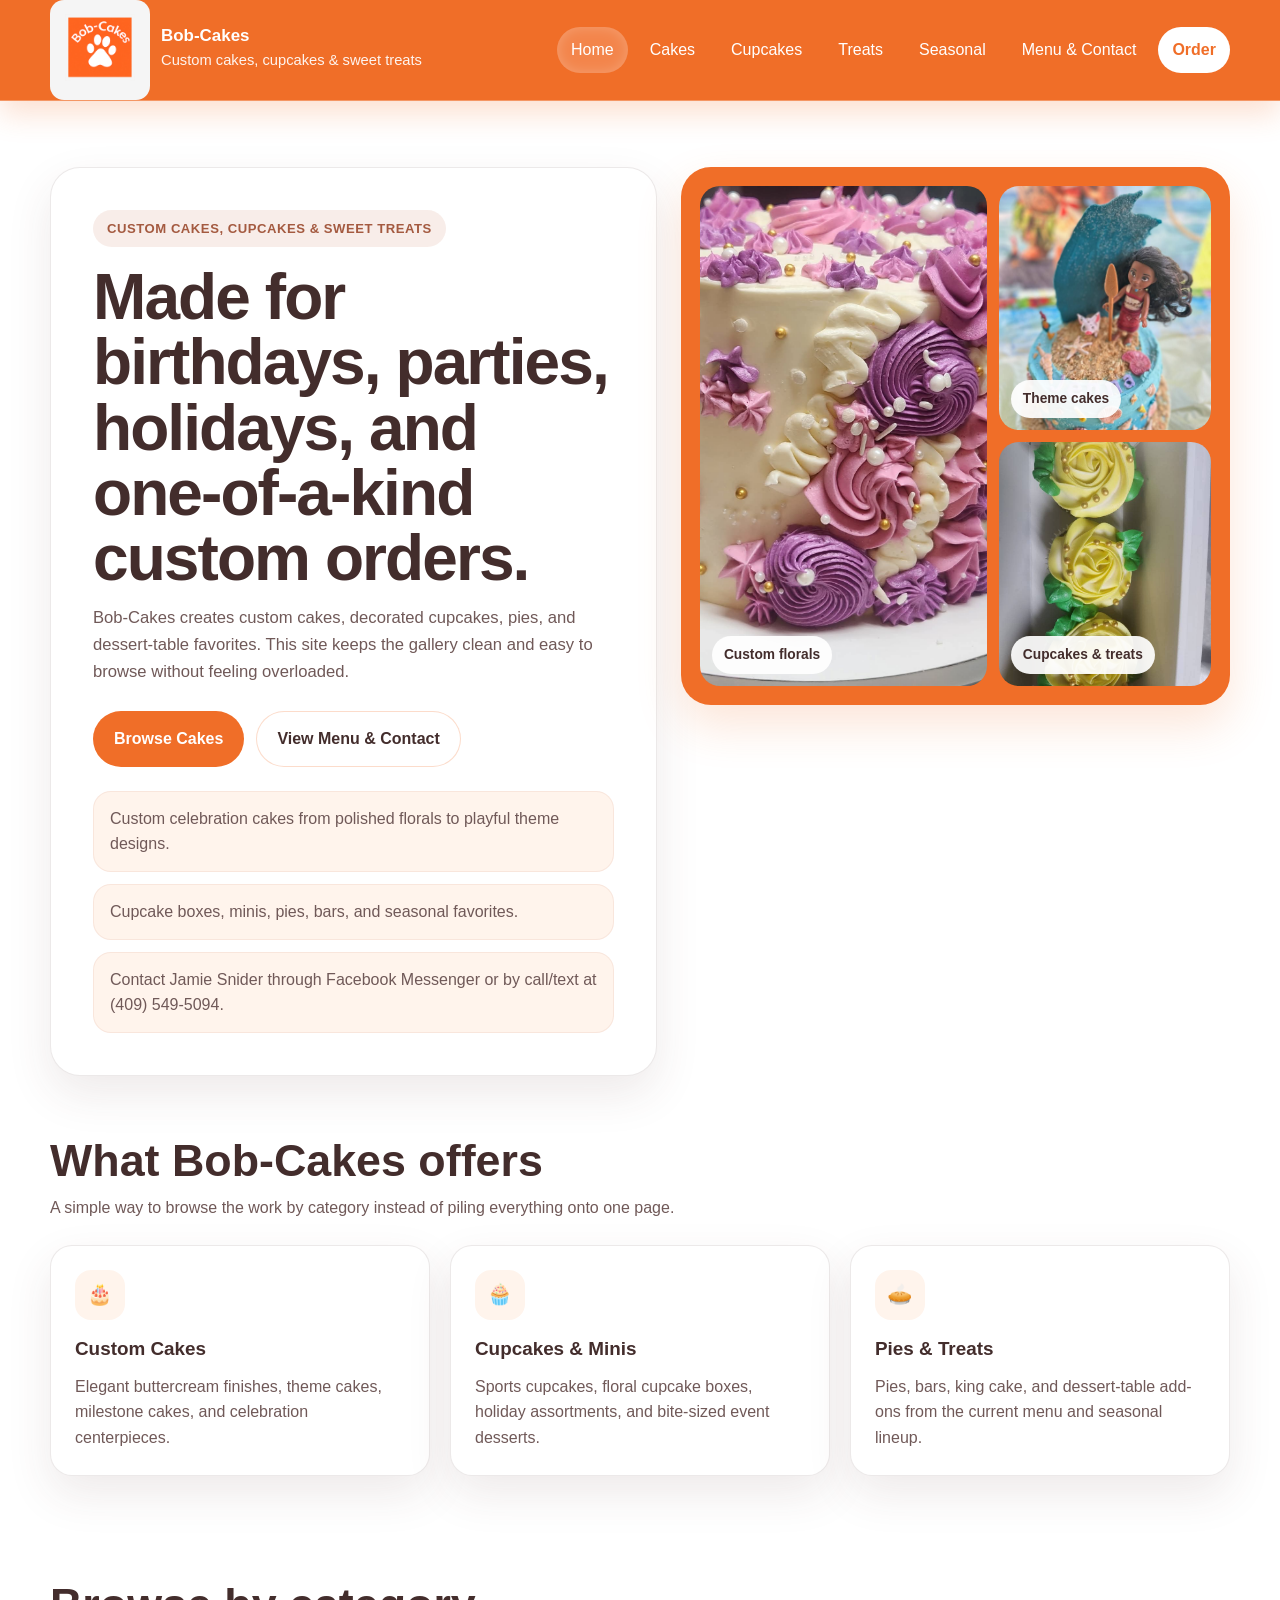
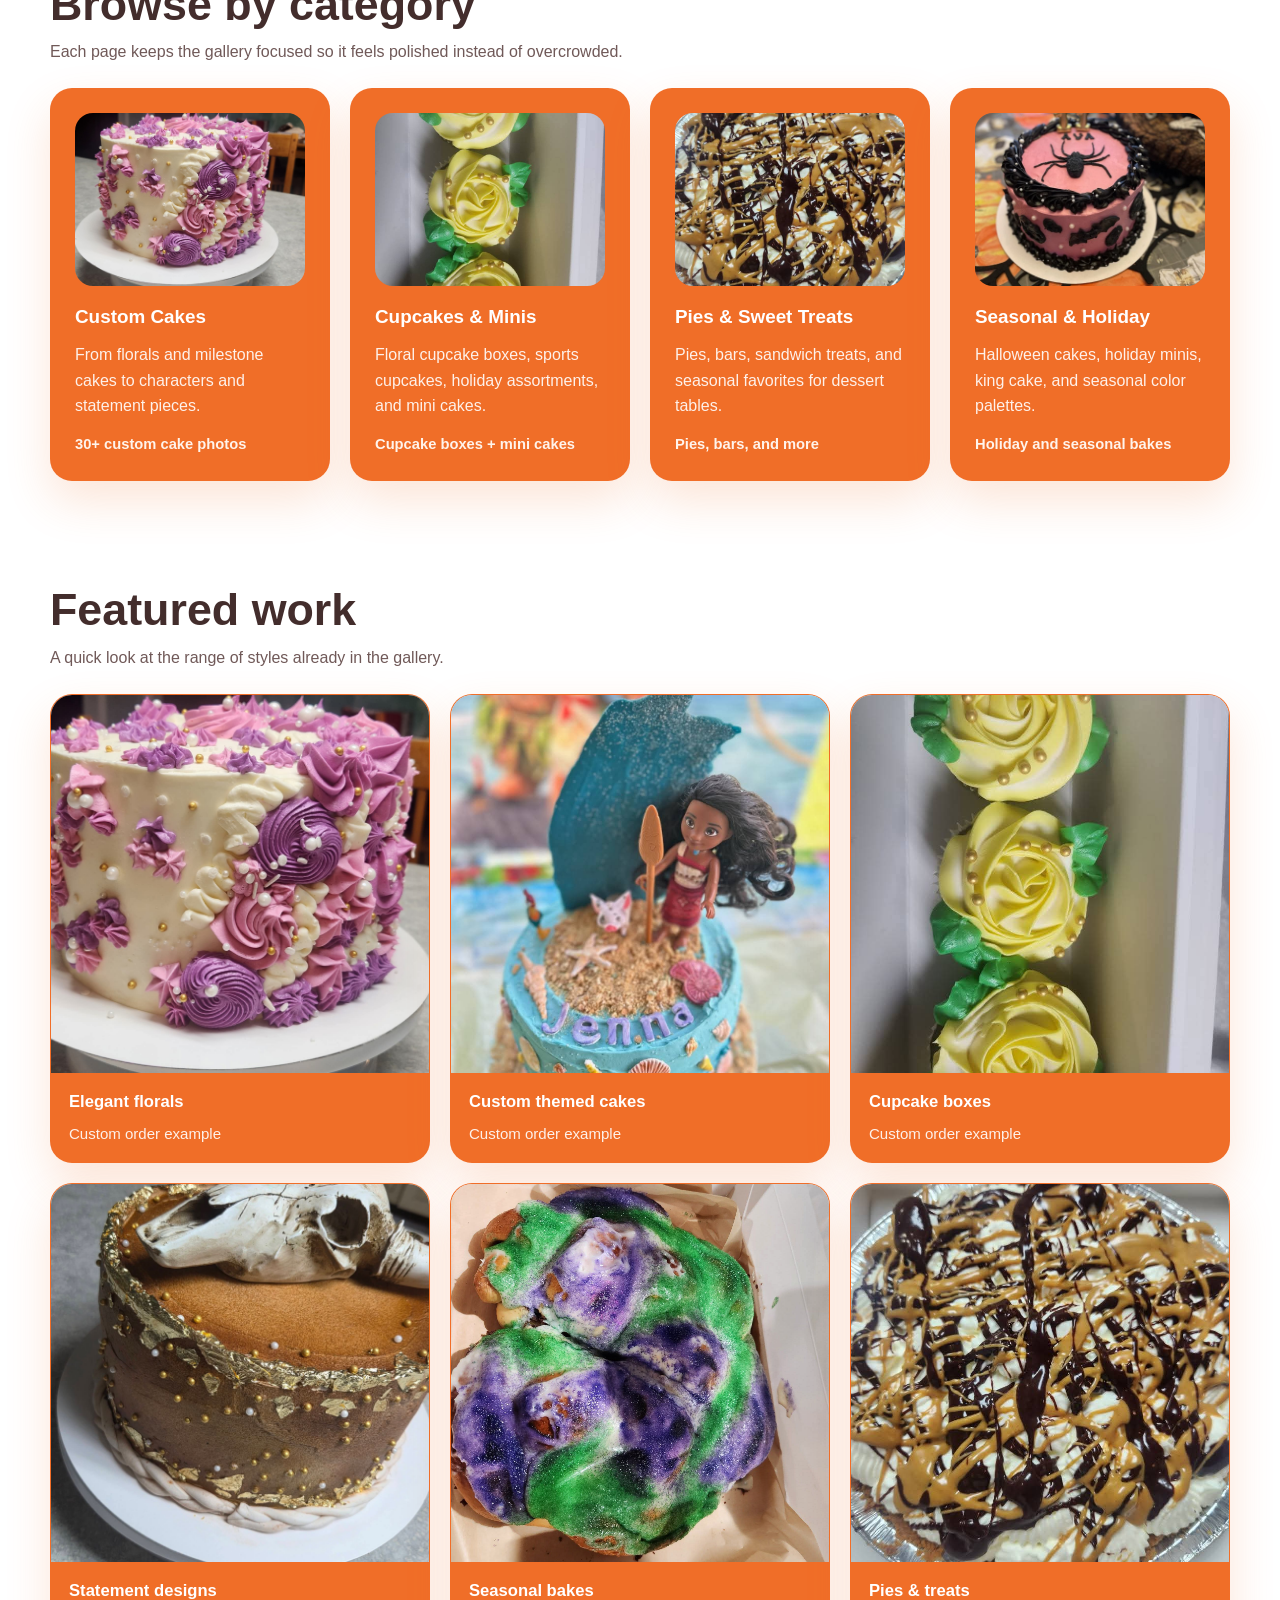
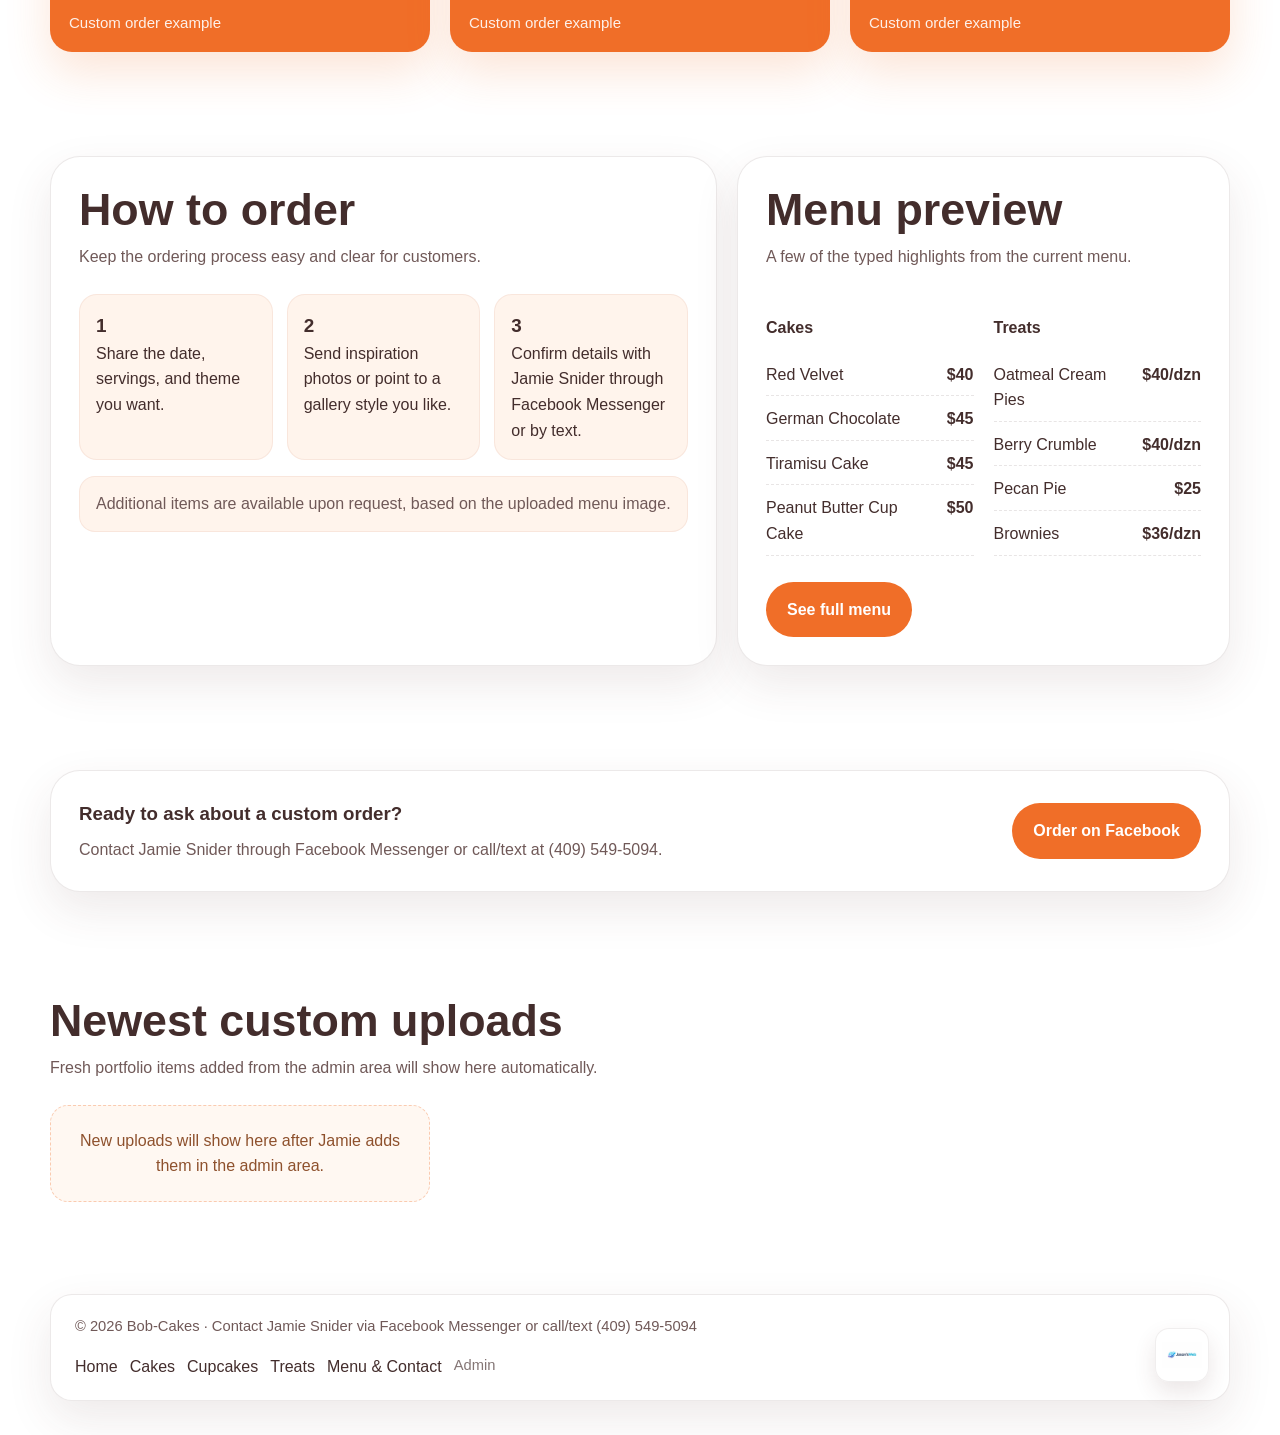
==== commit aa7db2e3: "Update index.html updated the phone number" ====
--- a/index.html
+++ b/index.html
@@ -43,7 +43,7 @@
         <div class="hero-points">
           <div class="hero-point">Custom celebration cakes from polished florals to playful theme designs.</div>
           <div class="hero-point">Cupcake boxes, minis, pies, bars, and seasonal favorites.</div>
-          <div class="hero-point">Contact Jamie Snider through Facebook Messenger or by call/text at (409) 549-5095.</div>
+          <div class="hero-point">Contact Jamie Snider through Facebook Messenger or by call/text at (409) 549-5094.</div>
         </div>
       </div>
       <div class="hero-visual">
@@ -238,7 +238,7 @@
       <div class="cta-banner">
         <div>
           <h3 style="margin:0">Ready to ask about a custom order?</h3>
-          <p>Contact Jamie Snider through Facebook Messenger or call/text at (409) 549-5095.</p>
+          <p>Contact Jamie Snider through Facebook Messenger or call/text at (409) 549-5094.</p>
         </div>
         <a class="button button-primary" href="https://www.facebook.com/bob.cakes.2024" target="_blank" rel="noopener noreferrer">Order on Facebook</a>
       </div>
@@ -259,7 +259,7 @@
 
 <footer class="site-footer">
   <div class="container site-footer-inner">
-    <p>© 2026 Bob-Cakes · Contact Jamie Snider via Facebook Messenger or call/text (409) 549-5095</p>
+    <p>© 2026 Bob-Cakes · Contact Jamie Snider via Facebook Messenger or call/text (409) 549-5094</p>
     <div class="footer-links">
       <a href="index.html">Home</a>
       <a href="cakes.html">Cakes</a>
